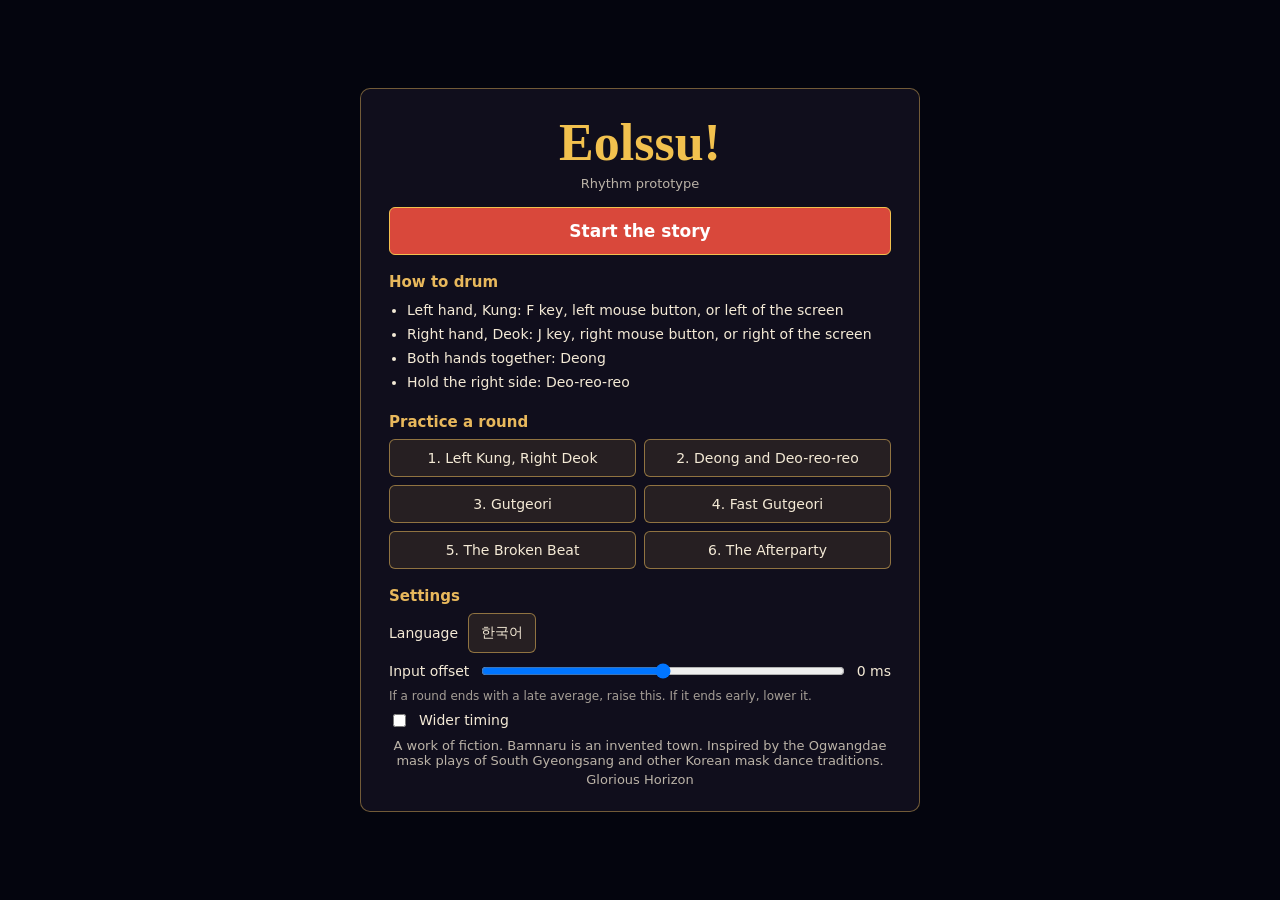
==== games/eolssu/index.html @ ccaeeb8c "Replace Rust & Trust with Eolssu! The site now opens Eolssu! from /games/eolssu/. The earlier game a" ====
<!doctype html>
<html lang="en">
  <head>
    <meta charset="UTF-8" />
    <meta name="viewport" content="width=device-width, initial-scale=1.0, user-scalable=no" />
    <meta name="author" content="Glorious Horizon" />
    <title>Eolssu!</title>
    <script type="module" crossorigin src="./assets/index-DBg49Mb2.js"></script>
    <link rel="stylesheet" crossorigin href="./assets/index-DP6uQrSW.css">
  </head>
  <body>
    <canvas id="stage"></canvas>
    <div id="panel" class="panel"></div>
  </body>
</html>
---- games/eolssu/assets/index-DP6uQrSW.css ----
html,body{color:#f4ead6;-webkit-user-select:none;user-select:none;background:#05060f;height:100%;margin:0;font-family:Noto Sans KR,Malgun Gothic,Apple SD Gothic Neo,system-ui,sans-serif;overflow:hidden}#stage{touch-action:none;width:100%;height:100%;display:block;position:fixed;inset:0}.panel{background:#05060f8c;justify-content:center;align-items:center;padding:16px;display:flex;position:fixed;inset:0}.panel[hidden]{display:none}.panel.dialog{cursor:pointer;background:linear-gradient(#05060f00 45%,#05060fbf);align-items:flex-end}.dialog-box{box-sizing:border-box;background:#110f1ef2;border:1px solid #e8b85c80;border-radius:10px;width:min(860px,100%);margin-bottom:8px;padding:18px 24px;position:relative}.speaker{color:#f2c14e;margin-bottom:6px;font-size:15px;font-weight:700}.speaker-magistrate{color:#9ec3ff}.speaker-deoksoe{color:#ffb3a7}.line{min-height:1.6em;margin:0;font-size:19px;line-height:1.6}.line.narration{color:#cfc6b4;font-style:italic}.next-hint{text-align:right;opacity:.55;margin-top:6px;font-size:11px}.choices{gap:8px;margin-top:12px;display:grid}.choices button{text-align:left;font-size:16px}.act{text-align:center}.act-title{color:#f2c14e;margin:6px 0;font-family:Noto Serif KR,Batang,AppleMyungjo,serif;font-size:28px;font-weight:700}.ending{cursor:default}.ending h1{color:#f2c14e;margin:0 0 8px;font-family:Noto Serif KR,Batang,AppleMyungjo,serif;font-size:36px}.ending .actions{margin-top:14px}.history-note{margin-top:10px;line-height:1.5}.card{box-sizing:border-box;background:#110f1ef0;border:1px solid #e8b85c73;border-radius:10px;width:min(560px,100%);max-height:100%;padding:24px 28px;overflow-y:auto}.card h1{color:#f2c14e;text-align:center;margin:0;font-family:Noto Serif KR,Batang,AppleMyungjo,serif;font-size:52px}.card h2{color:#e8b85c;margin:18px 0 8px;font-size:15px}.subtitle,.note{text-align:center;opacity:.75;margin:4px 0 0;font-size:13px}.how{margin:0;padding-left:18px;font-size:14px;line-height:1.7}.stages{grid-template-columns:1fr 1fr;gap:8px;display:grid}button{color:inherit;font:inherit;cursor:pointer;background:#e8b85c1a;border:1px solid #e8b85c8c;border-radius:6px;padding:10px 12px;font-size:14px}button:hover,button:focus-visible{background:#e8b85c40;outline:none}button.primary{color:#fff;background:#d9483b;border-color:#f2c14e;width:100%;margin-top:16px;padding:13px;font-size:17px;font-weight:700}button.primary:hover,button.primary:focus-visible{background:#ea5a4c}.row{align-items:center;gap:10px;margin:8px 0;font-size:14px;display:flex}.row label{flex:none}.row input[type=range]{flex:1;min-width:0}.hint{opacity:.65;margin:0;font-size:12px}.stats{text-align:center;grid-template-columns:1fr 1fr 1fr;gap:8px;margin-top:16px;display:grid}.stats strong{color:#f2c14e;font-size:26px;display:block}.stats span{opacity:.75;font-size:12px}.counts{text-align:center;margin:12px 0 0;font-size:13px}.actions{grid-template-columns:1fr 1fr;gap:8px;margin-top:8px;display:grid}
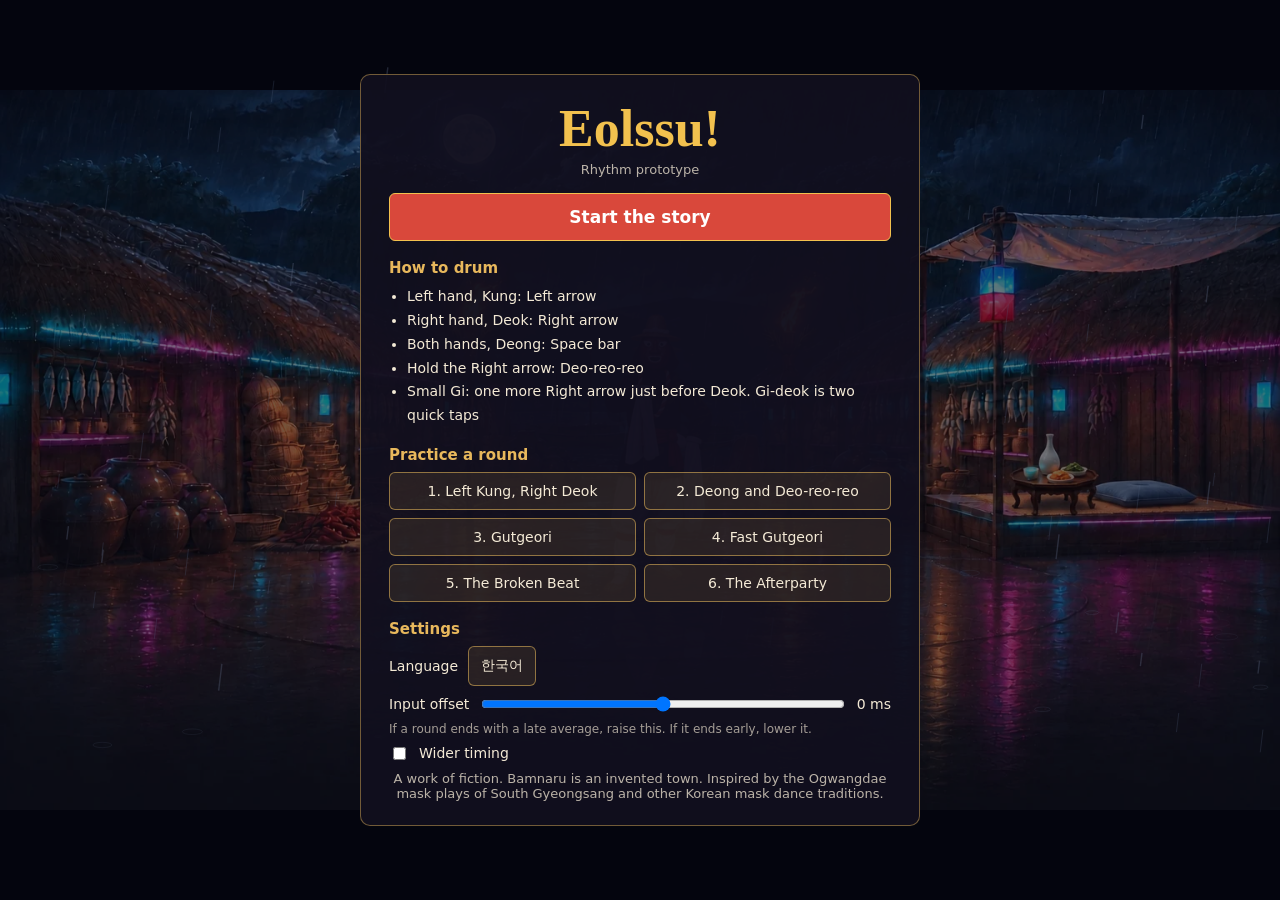
==== commit 241f5ac7: "Deploy Eolssu! 5965868 and drop the studio name Stage art, Chokse dance sprites, living lights and k" ====
--- a/games/eolssu/index.html
+++ b/games/eolssu/index.html
@@ -3,10 +3,9 @@
   <head>
     <meta charset="UTF-8" />
     <meta name="viewport" content="width=device-width, initial-scale=1.0, user-scalable=no" />
-    <meta name="author" content="Glorious Horizon" />
     <title>Eolssu!</title>
-    <script type="module" crossorigin src="./assets/index-DBg49Mb2.js"></script>
-    <link rel="stylesheet" crossorigin href="./assets/index-DP6uQrSW.css">
+    <script type="module" crossorigin src="./assets/index-CgXvXTch.js"></script>
+    <link rel="stylesheet" crossorigin href="./assets/index-jTRCOW-t.css">
   </head>
   <body>
     <canvas id="stage"></canvas>
--- a/games/eolssu/assets/index-jTRCOW-t.css
+++ b/games/eolssu/assets/index-jTRCOW-t.css
@@ -0,0 +1 @@
+html,body{color:#f4ead6;-webkit-user-select:none;user-select:none;background:#05060f;height:100%;margin:0;font-family:Noto Sans KR,Malgun Gothic,Apple SD Gothic Neo,system-ui,sans-serif;overflow:hidden}#stage{touch-action:none;width:100%;height:100%;display:block;position:fixed;inset:0}.touch-quit{z-index:10;top:max(8px, env(safe-area-inset-top));right:max(8px, env(safe-area-inset-right));color:#f4ead6;min-width:44px;min-height:44px;font:inherit;background:#110f1ecc;border:1px solid #e8b85c80;border-radius:8px;padding:0 14px;font-size:14px;position:fixed}.rotate-note{z-index:10;left:16px;right:16px;bottom:max(16px, env(safe-area-inset-bottom));text-align:center;pointer-events:none;background:#110f1ecc;border-radius:8px;padding:10px 14px;font-size:14px;position:fixed}.touch-quit[hidden],.rotate-note[hidden]{display:none}.panel{background:#05060f8c;justify-content:center;align-items:center;padding:16px;display:flex;position:fixed;inset:0}.panel[hidden]{display:none}.panel.dialog{cursor:pointer;background:linear-gradient(#05060f00 45%,#05060fbf);align-items:flex-end}.dialog-box{box-sizing:border-box;background:#110f1ef2;border:1px solid #e8b85c80;border-radius:10px;width:min(860px,100%);margin-bottom:8px;padding:18px 24px;position:relative}.speaker{color:#f2c14e;margin-bottom:6px;font-size:15px;font-weight:700}.speaker-magistrate{color:#9ec3ff}.speaker-deoksoe{color:#ffb3a7}.line{min-height:1.6em;margin:0;font-size:19px;line-height:1.6}.line.narration{color:#cfc6b4;font-style:italic}.next-hint{text-align:right;opacity:.55;margin-top:6px;font-size:11px}.choices{gap:8px;margin-top:12px;display:grid}.choices button{text-align:left;font-size:16px}.act{text-align:center}.act-title{color:#f2c14e;margin:6px 0;font-family:Noto Serif KR,Batang,AppleMyungjo,serif;font-size:28px;font-weight:700}.ending{cursor:default}.ending h1{color:#f2c14e;margin:0 0 8px;font-family:Noto Serif KR,Batang,AppleMyungjo,serif;font-size:36px}.ending .actions{margin-top:14px}.history-note{margin-top:10px;line-height:1.5}.card{box-sizing:border-box;background:#110f1ef0;border:1px solid #e8b85c73;border-radius:10px;width:min(560px,100%);max-height:100%;padding:24px 28px;overflow-y:auto}.card h1{color:#f2c14e;text-align:center;margin:0;font-family:Noto Serif KR,Batang,AppleMyungjo,serif;font-size:52px}.card h2{color:#e8b85c;margin:18px 0 8px;font-size:15px}.subtitle,.note{text-align:center;opacity:.75;margin:4px 0 0;font-size:13px}.how{margin:0;padding-left:18px;font-size:14px;line-height:1.7}.stages{grid-template-columns:1fr 1fr;gap:8px;display:grid}button{color:inherit;font:inherit;cursor:pointer;background:#e8b85c1a;border:1px solid #e8b85c8c;border-radius:6px;padding:10px 12px;font-size:14px}button:hover,button:focus-visible{background:#e8b85c40;outline:none}button.primary{color:#fff;background:#d9483b;border-color:#f2c14e;width:100%;margin-top:16px;padding:13px;font-size:17px;font-weight:700}button.primary:hover,button.primary:focus-visible{background:#ea5a4c}.row{align-items:center;gap:10px;margin:8px 0;font-size:14px;display:flex}.row label{flex:none}.row input[type=range]{flex:1;min-width:0}.hint{opacity:.65;margin:0;font-size:12px}.stats{text-align:center;grid-template-columns:1fr 1fr 1fr;gap:8px;margin-top:16px;display:grid}.stats strong{color:#f2c14e;font-size:26px;display:block}.stats span{opacity:.75;font-size:12px}.counts{text-align:center;margin:12px 0 0;font-size:13px}.actions{grid-template-columns:1fr 1fr;gap:8px;margin-top:8px;display:grid}
